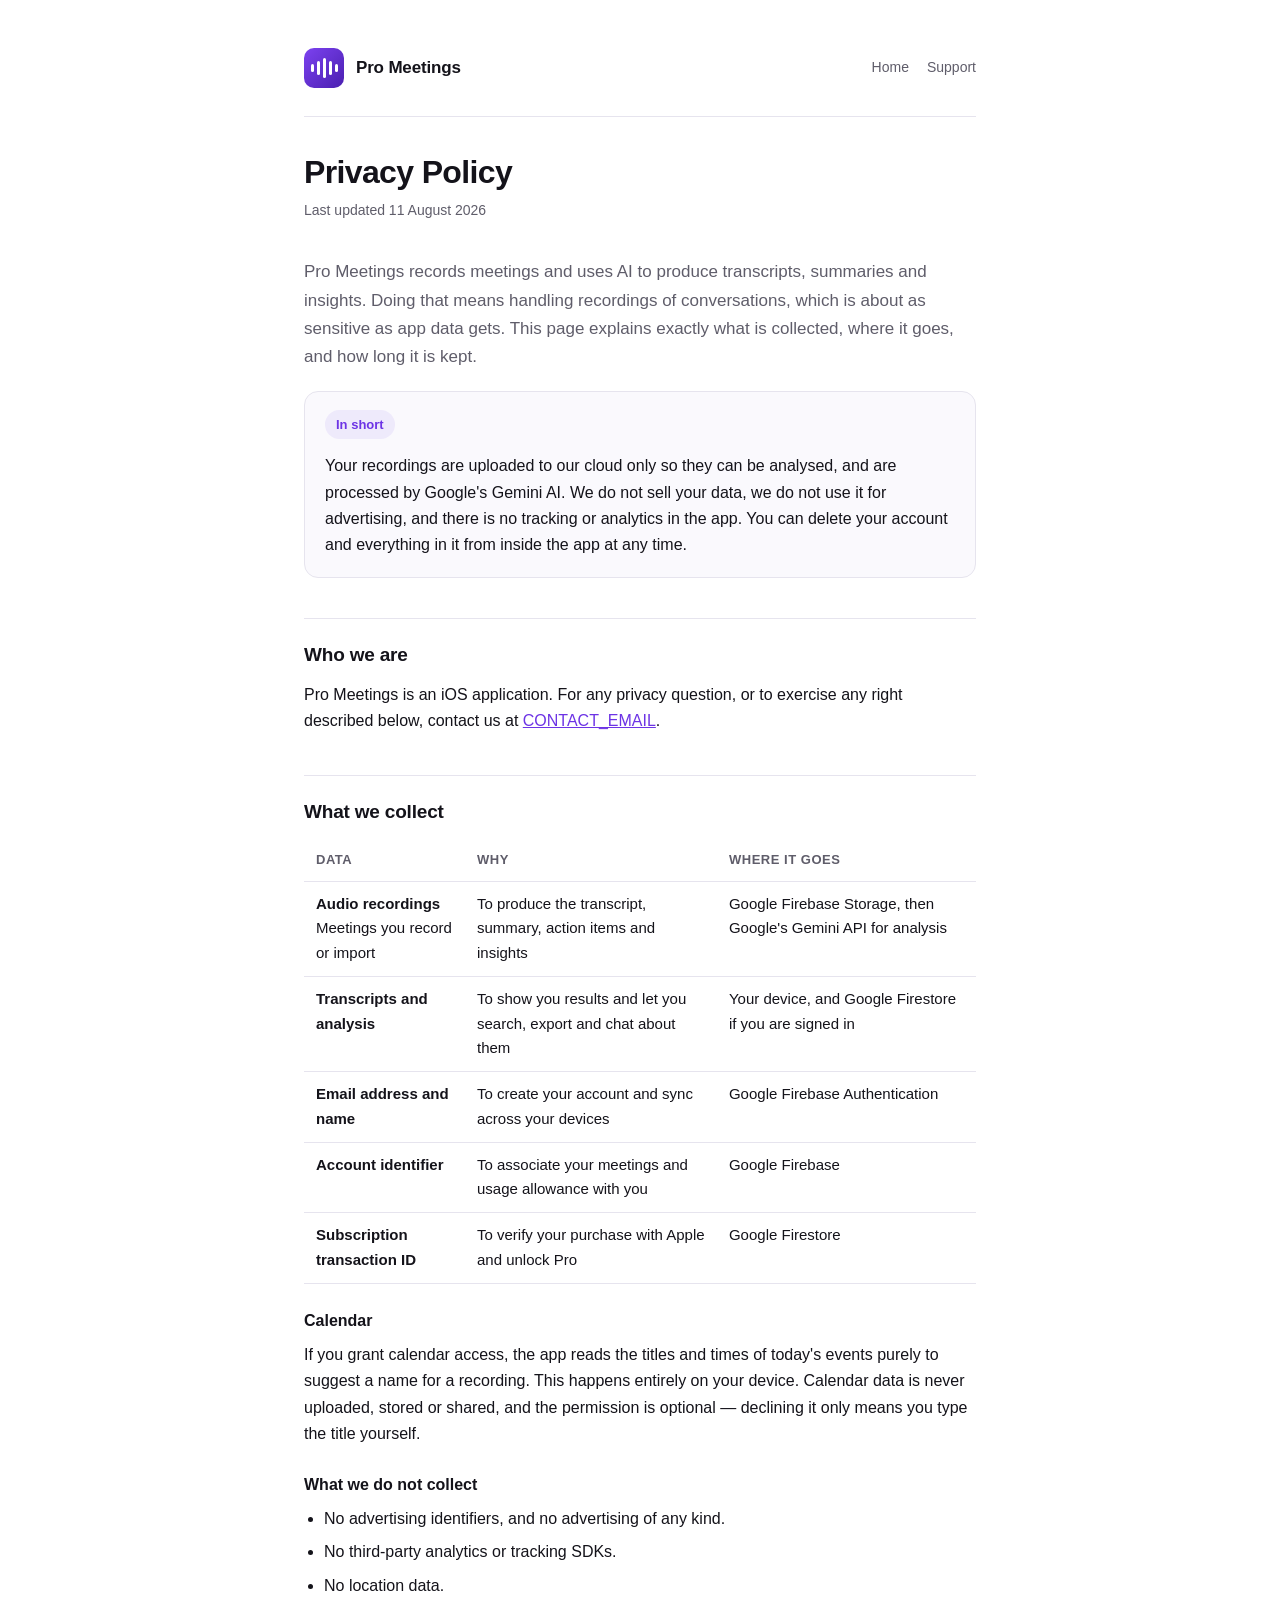
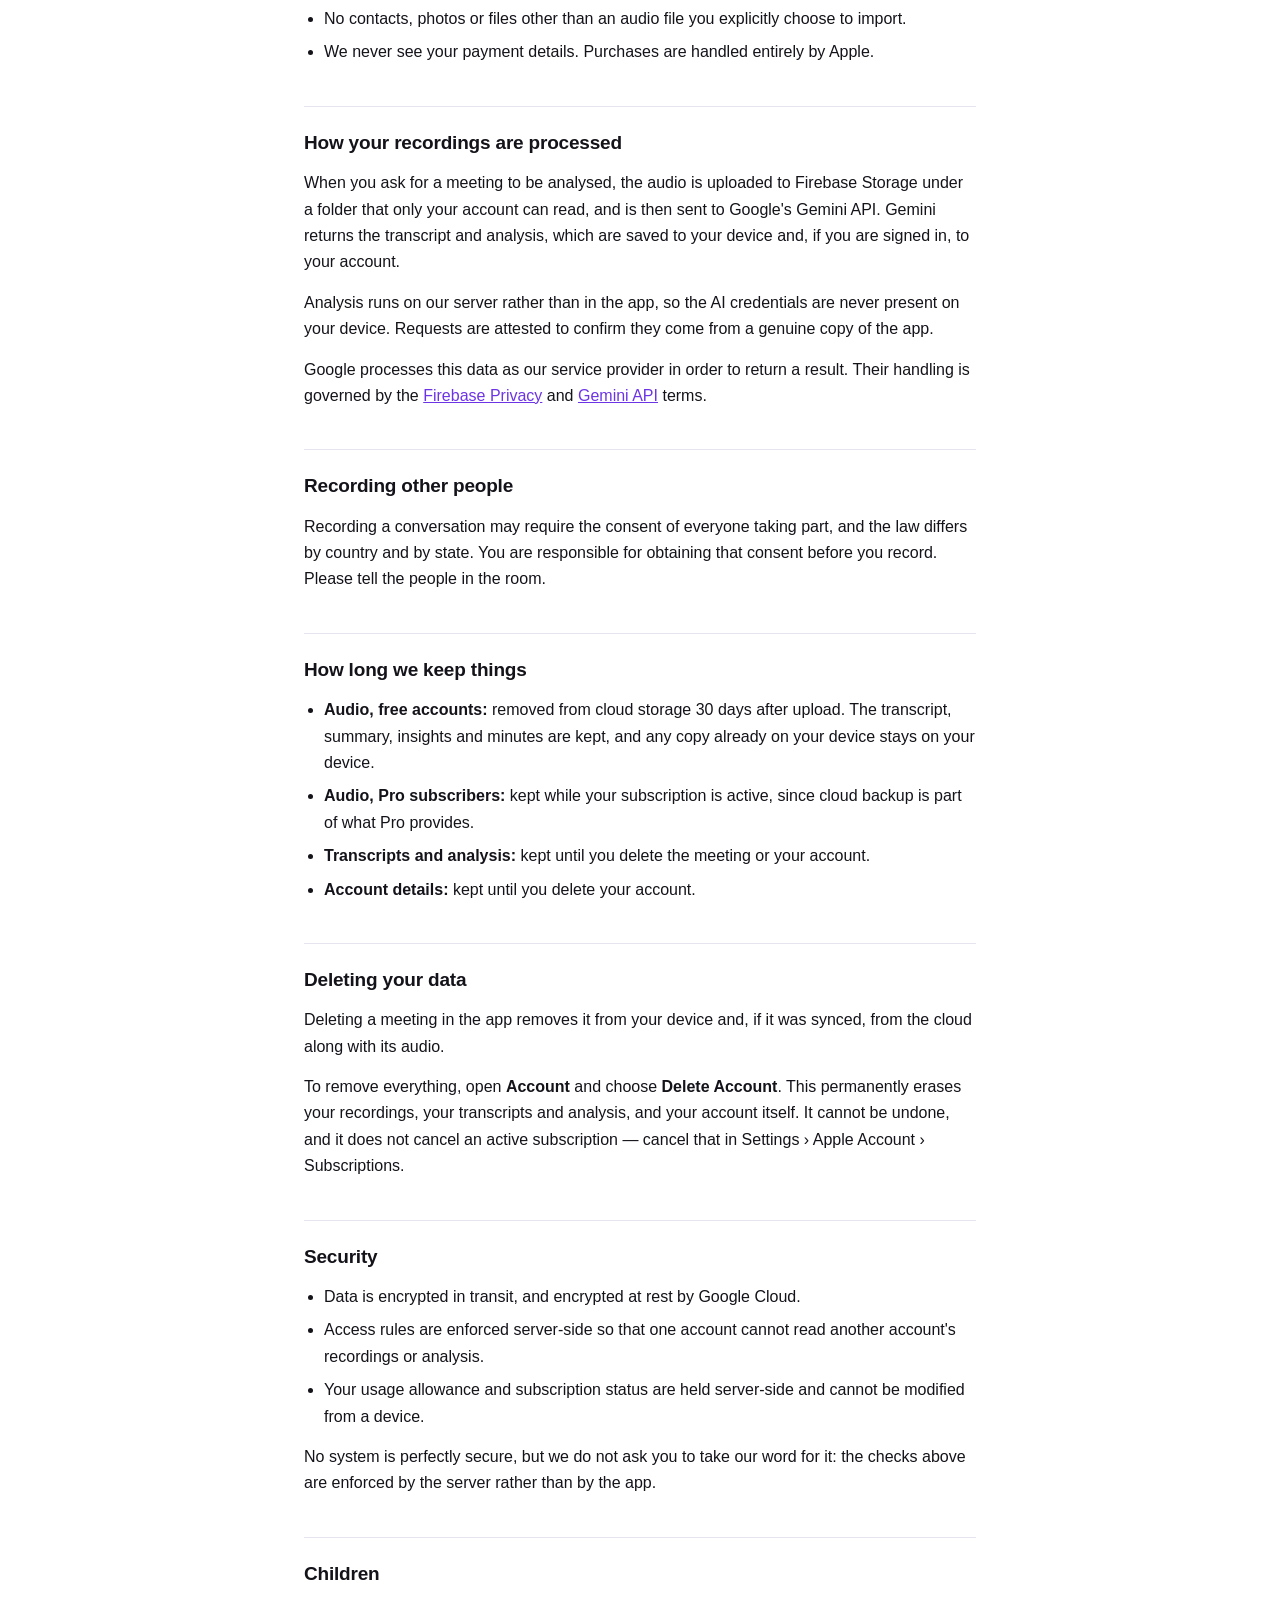
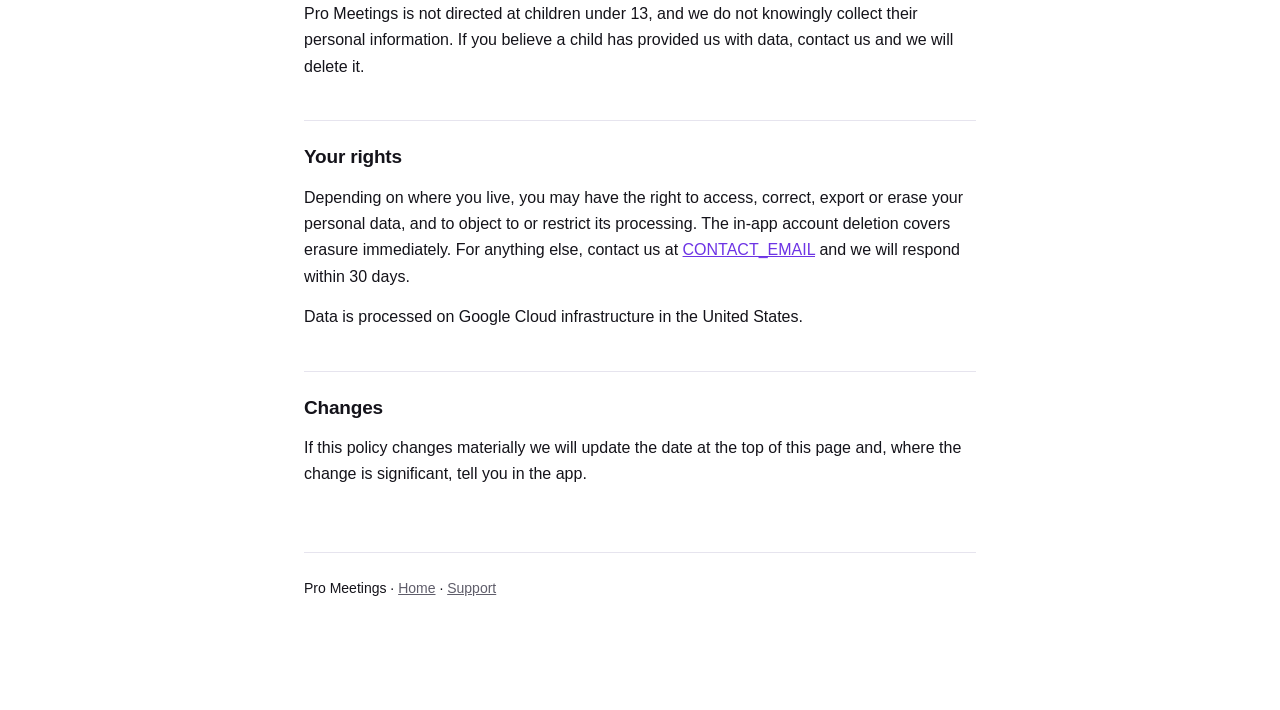
==== privacy.html @ 3c73d791 "Privacy policy, support and landing pages Written from what the app actually does: audio uploaded fo" ====
<!doctype html>
<html lang="en">
<head>
<meta charset="utf-8">
<meta name="viewport" content="width=device-width, initial-scale=1">
<title>Privacy Policy — Pro Meetings</title>
<meta name="description" content="How Pro Meetings handles your recordings and personal data.">
<link rel="stylesheet" href="assets/style.css">
</head>
<body>
<div class="wrap">

  <header class="site">
    <div class="mark"><div class="bars">
      <span class="b1"></span><span class="b2"></span><span class="b3"></span><span class="b4"></span><span class="b5"></span>
    </div></div>
    <div class="name">Pro Meetings</div>
    <nav>
      <a href="index.html">Home</a>
      <a href="support.html">Support</a>
    </nav>
  </header>

  <h1>Privacy Policy</h1>
  <p class="updated">Last updated 11 August 2026</p>

  <p class="lead">Pro Meetings records meetings and uses AI to produce transcripts, summaries and
  insights. Doing that means handling recordings of conversations, which is about
  as sensitive as app data gets. This page explains exactly what is collected,
  where it goes, and how long it is kept.</p>

  <div class="card">
    <p><span class="pill">In short</span></p>
    <p>Your recordings are uploaded to our cloud only so they can be analysed, and
    are processed by Google's Gemini AI. We do not sell your data, we do not use
    it for advertising, and there is no tracking or analytics in the app. You can
    delete your account and everything in it from inside the app at any time.</p>
  </div>

  <h2>Who we are</h2>
  <p>Pro Meetings is an iOS application. For any privacy question, or to exercise
  any right described below, contact us at
  <a href="mailto:CONTACT_EMAIL">CONTACT_EMAIL</a>.</p>

  <h2>What we collect</h2>

  <table>
    <thead><tr><th>Data</th><th>Why</th><th>Where it goes</th></tr></thead>
    <tbody>
      <tr>
        <td><strong>Audio recordings</strong><br>Meetings you record or import</td>
        <td>To produce the transcript, summary, action items and insights</td>
        <td>Google Firebase Storage, then Google's Gemini API for analysis</td>
      </tr>
      <tr>
        <td><strong>Transcripts and analysis</strong></td>
        <td>To show you results and let you search, export and chat about them</td>
        <td>Your device, and Google Firestore if you are signed in</td>
      </tr>
      <tr>
        <td><strong>Email address and name</strong></td>
        <td>To create your account and sync across your devices</td>
        <td>Google Firebase Authentication</td>
      </tr>
      <tr>
        <td><strong>Account identifier</strong></td>
        <td>To associate your meetings and usage allowance with you</td>
        <td>Google Firebase</td>
      </tr>
      <tr>
        <td><strong>Subscription transaction ID</strong></td>
        <td>To verify your purchase with Apple and unlock Pro</td>
        <td>Google Firestore</td>
      </tr>
    </tbody>
  </table>

  <h3>Calendar</h3>
  <p>If you grant calendar access, the app reads the titles and times of today's
  events purely to suggest a name for a recording. This happens entirely on your
  device. Calendar data is never uploaded, stored or shared, and the permission
  is optional — declining it only means you type the title yourself.</p>

  <h3>What we do not collect</h3>
  <ul>
    <li>No advertising identifiers, and no advertising of any kind.</li>
    <li>No third-party analytics or tracking SDKs.</li>
    <li>No location data.</li>
    <li>No contacts, photos or files other than an audio file you explicitly choose to import.</li>
    <li>We never see your payment details. Purchases are handled entirely by Apple.</li>
  </ul>

  <h2>How your recordings are processed</h2>
  <p>When you ask for a meeting to be analysed, the audio is uploaded to Firebase
  Storage under a folder that only your account can read, and is then sent to
  Google's Gemini API. Gemini returns the transcript and analysis, which are
  saved to your device and, if you are signed in, to your account.</p>
  <p>Analysis runs on our server rather than in the app, so the AI credentials are
  never present on your device. Requests are attested to confirm they come from a
  genuine copy of the app.</p>
  <p>Google processes this data as our service provider in order to return a
  result. Their handling is governed by the
  <a href="https://firebase.google.com/support/privacy">Firebase Privacy</a> and
  <a href="https://ai.google.dev/gemini-api/terms">Gemini API</a> terms.</p>

  <h2>Recording other people</h2>
  <p>Recording a conversation may require the consent of everyone taking part,
  and the law differs by country and by state. You are responsible for obtaining
  that consent before you record. Please tell the people in the room.</p>

  <h2>How long we keep things</h2>
  <ul>
    <li><strong>Audio, free accounts:</strong> removed from cloud storage 30 days
      after upload. The transcript, summary, insights and minutes are kept, and any
      copy already on your device stays on your device.</li>
    <li><strong>Audio, Pro subscribers:</strong> kept while your subscription is
      active, since cloud backup is part of what Pro provides.</li>
    <li><strong>Transcripts and analysis:</strong> kept until you delete the
      meeting or your account.</li>
    <li><strong>Account details:</strong> kept until you delete your account.</li>
  </ul>

  <h2>Deleting your data</h2>
  <p>Deleting a meeting in the app removes it from your device and, if it was
  synced, from the cloud along with its audio.</p>
  <p>To remove everything, open <strong>Account</strong> and choose
  <strong>Delete Account</strong>. This permanently erases your recordings, your
  transcripts and analysis, and your account itself. It cannot be undone, and it
  does not cancel an active subscription — cancel that in
  Settings &rsaquo; Apple Account &rsaquo; Subscriptions.</p>

  <h2>Security</h2>
  <ul>
    <li>Data is encrypted in transit, and encrypted at rest by Google Cloud.</li>
    <li>Access rules are enforced server-side so that one account cannot read
      another account's recordings or analysis.</li>
    <li>Your usage allowance and subscription status are held server-side and
      cannot be modified from a device.</li>
  </ul>
  <p>No system is perfectly secure, but we do not ask you to take our word for it:
  the checks above are enforced by the server rather than by the app.</p>

  <h2>Children</h2>
  <p>Pro Meetings is not directed at children under 13, and we do not knowingly
  collect their personal information. If you believe a child has provided us with
  data, contact us and we will delete it.</p>

  <h2>Your rights</h2>
  <p>Depending on where you live, you may have the right to access, correct,
  export or erase your personal data, and to object to or restrict its processing.
  The in-app account deletion covers erasure immediately. For anything else,
  contact us at <a href="mailto:CONTACT_EMAIL">CONTACT_EMAIL</a> and we will
  respond within 30 days.</p>
  <p>Data is processed on Google Cloud infrastructure in the United States.</p>

  <h2>Changes</h2>
  <p>If this policy changes materially we will update the date at the top of this
  page and, where the change is significant, tell you in the app.</p>

  <footer>
    <p>Pro Meetings &middot; <a href="index.html">Home</a> &middot;
    <a href="support.html">Support</a></p>
  </footer>

</div>
</body>
</html>
---- assets/style.css ----
:root {
  --accent: #6d34e5;
  --accent-soft: rgba(109, 52, 229, 0.08);
  --ink: #14131a;
  --muted: #5f5d6a;
  --rule: #e6e4ee;
  --bg: #ffffff;
  --card: #faf9fd;
}

@media (prefers-color-scheme: dark) {
  :root {
    --ink: #f4f3f7;
    --muted: #a7a4b4;
    --rule: #2a2833;
    --bg: #121016;
    --card: #1b1922;
    --accent: #a780ff;
    --accent-soft: rgba(167, 128, 255, 0.12);
  }
}

* { box-sizing: border-box; }

body {
  margin: 0;
  background: var(--bg);
  color: var(--ink);
  font: 16px/1.65 -apple-system, BlinkMacSystemFont, "Segoe UI", Helvetica, Arial, sans-serif;
  -webkit-font-smoothing: antialiased;
}

.wrap {
  max-width: 720px;
  margin: 0 auto;
  padding: 48px 24px 96px;
}

header.site {
  display: flex;
  align-items: center;
  gap: 12px;
  padding-bottom: 28px;
  margin-bottom: 36px;
  border-bottom: 1px solid var(--rule);
}

.mark {
  width: 40px;
  height: 40px;
  border-radius: 10px;
  background: linear-gradient(135deg, #7c42f0, #4a1fb0);
  display: grid;
  place-items: center;
  flex: none;
}

.mark span {
  display: block;
  width: 3px;
  height: 16px;
  margin: 0 1.5px;
  background: #fff;
  border-radius: 2px;
  float: left;
}

.mark .bars { display: flex; align-items: center; height: 20px; }
.mark .b1 { height: 8px; }
.mark .b2 { height: 14px; }
.mark .b3 { height: 20px; }
.mark .b4 { height: 14px; }
.mark .b5 { height: 8px; }

header.site .name { font-weight: 700; font-size: 17px; letter-spacing: -0.01em; }
header.site nav { margin-left: auto; display: flex; gap: 18px; font-size: 14px; }
header.site nav a { color: var(--muted); text-decoration: none; }
header.site nav a:hover { color: var(--accent); }

h1 {
  font-size: 32px;
  line-height: 1.2;
  letter-spacing: -0.02em;
  margin: 0 0 8px;
}

.updated { color: var(--muted); font-size: 14px; margin: 0 0 36px; }

h2 {
  font-size: 19px;
  letter-spacing: -0.01em;
  margin: 40px 0 12px;
  padding-top: 20px;
  border-top: 1px solid var(--rule);
}

h3 { font-size: 16px; margin: 24px 0 8px; }

p, li { color: var(--ink); }
p { margin: 0 0 14px; }
ul { padding-left: 20px; margin: 0 0 14px; }
li { margin-bottom: 7px; }

a { color: var(--accent); }

.lead {
  font-size: 17px;
  color: var(--muted);
  margin-bottom: 8px;
}

table {
  width: 100%;
  border-collapse: collapse;
  margin: 8px 0 20px;
  font-size: 15px;
  display: block;
  overflow-x: auto;
}

th, td {
  text-align: left;
  padding: 10px 12px;
  border-bottom: 1px solid var(--rule);
  vertical-align: top;
}

th { font-size: 13px; text-transform: uppercase; letter-spacing: 0.04em; color: var(--muted); font-weight: 600; }

.card {
  background: var(--card);
  border: 1px solid var(--rule);
  border-radius: 14px;
  padding: 18px 20px;
  margin: 20px 0;
}

.card p:last-child { margin-bottom: 0; }

.pill {
  display: inline-block;
  background: var(--accent-soft);
  color: var(--accent);
  border-radius: 999px;
  padding: 4px 11px;
  font-size: 13px;
  font-weight: 600;
}

footer {
  margin-top: 64px;
  padding-top: 24px;
  border-top: 1px solid var(--rule);
  color: var(--muted);
  font-size: 14px;
}

footer a { color: var(--muted); }

.home-actions { display: flex; flex-wrap: wrap; gap: 12px; margin-top: 28px; }

.home-actions a {
  text-decoration: none;
  border: 1px solid var(--rule);
  border-radius: 12px;
  padding: 16px 20px;
  flex: 1 1 200px;
  color: var(--ink);
  background: var(--card);
}

.home-actions a strong { display: block; margin-bottom: 3px; }
.home-actions a span { color: var(--muted); font-size: 14px; }
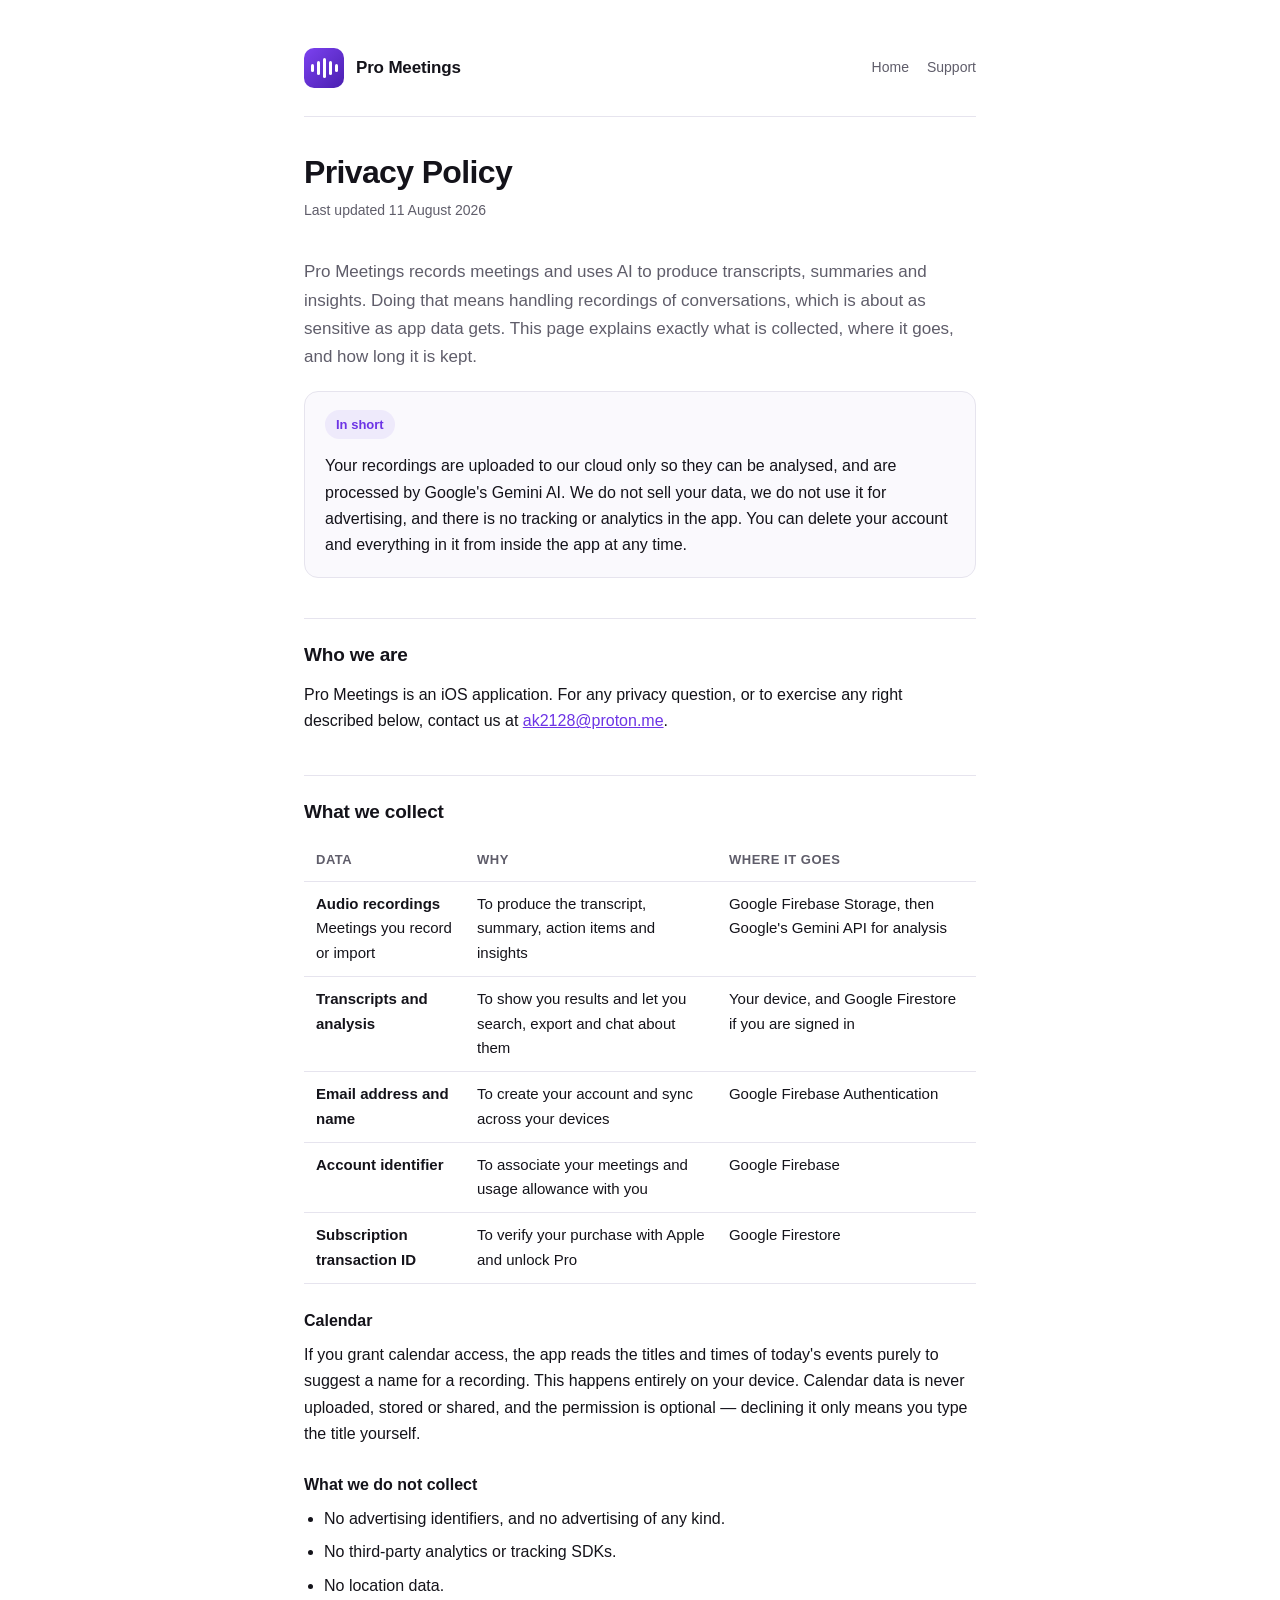
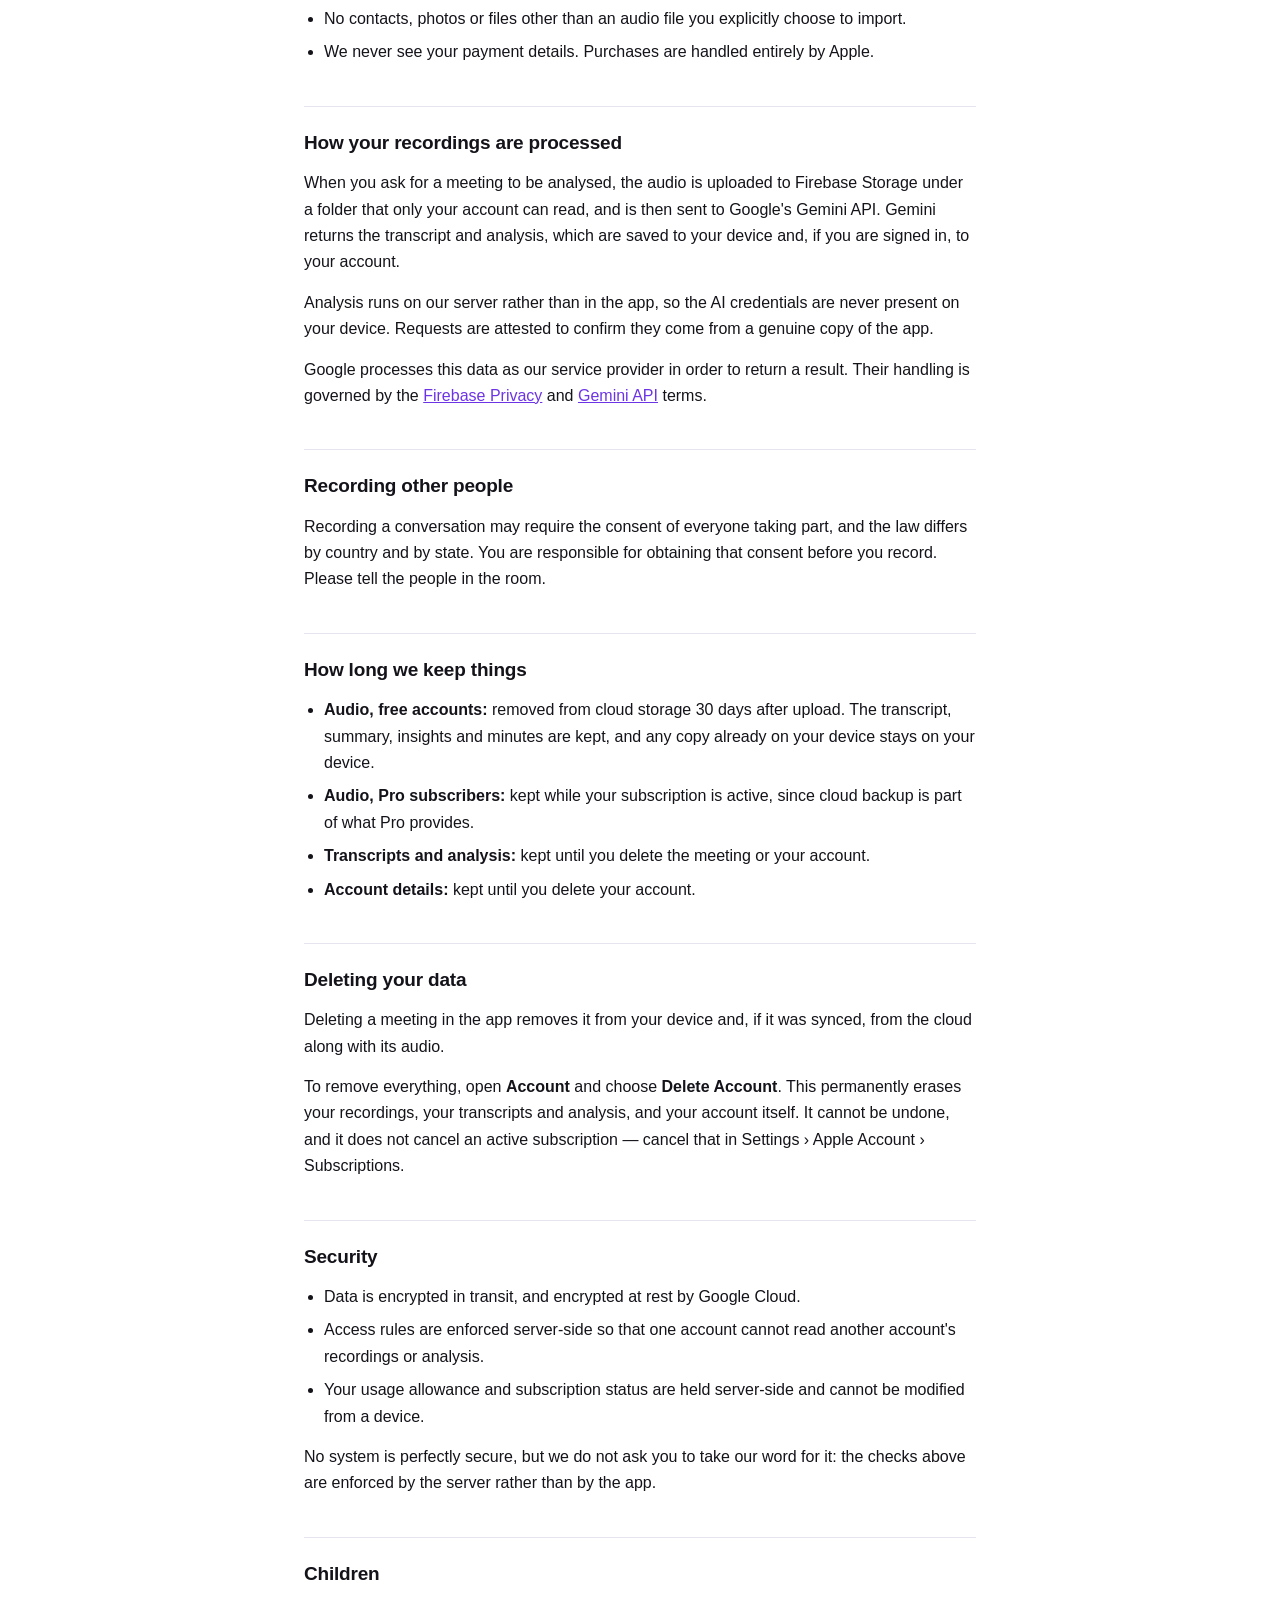
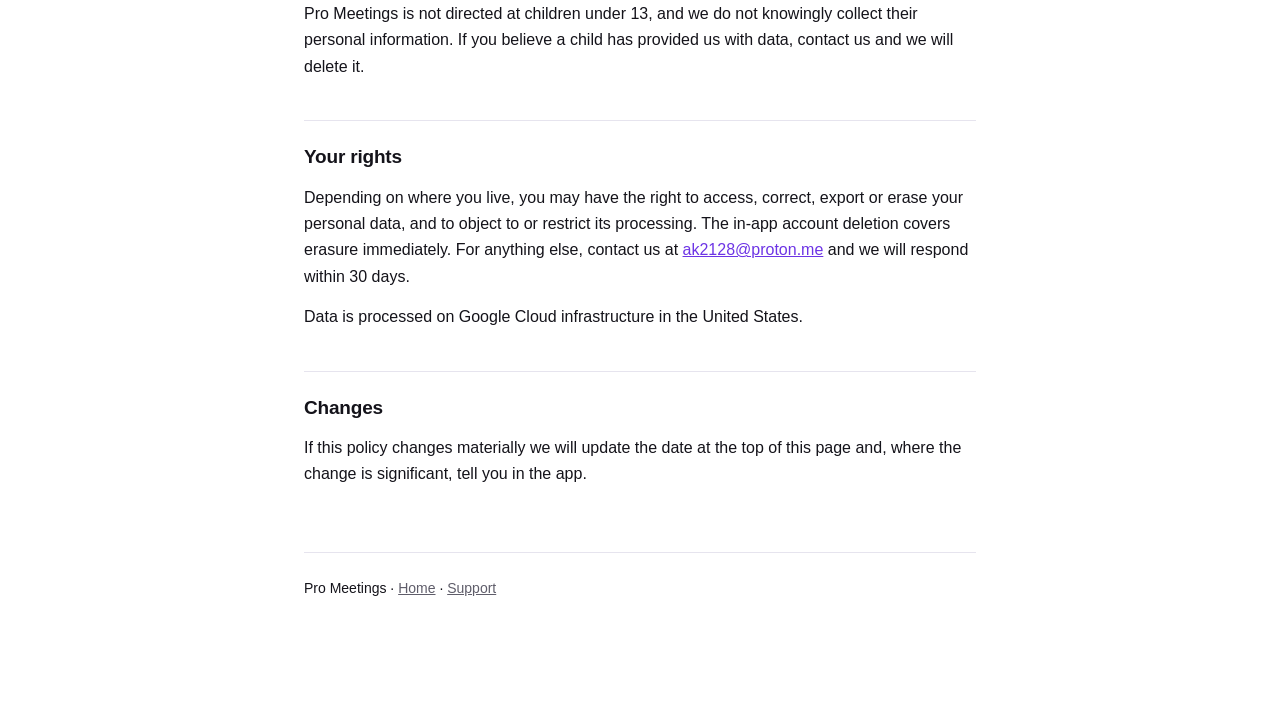
==== commit ef0e165a: "Set the contact address on the public pages Co-Authored-By: Claude Opus 5 <noreply@anthropic.com>" ====
--- a/privacy.html
+++ b/privacy.html
@@ -40,7 +40,7 @@
   <h2>Who we are</h2>
   <p>Pro Meetings is an iOS application. For any privacy question, or to exercise
   any right described below, contact us at
-  <a href="mailto:CONTACT_EMAIL">CONTACT_EMAIL</a>.</p>
+  <a href="mailto:ak2128@proton.me">ak2128@proton.me</a>.</p>
 
   <h2>What we collect</h2>
 
@@ -149,7 +149,7 @@
   <p>Depending on where you live, you may have the right to access, correct,
   export or erase your personal data, and to object to or restrict its processing.
   The in-app account deletion covers erasure immediately. For anything else,
-  contact us at <a href="mailto:CONTACT_EMAIL">CONTACT_EMAIL</a> and we will
+  contact us at <a href="mailto:ak2128@proton.me">ak2128@proton.me</a> and we will
   respond within 30 days.</p>
   <p>Data is processed on Google Cloud infrastructure in the United States.</p>
 
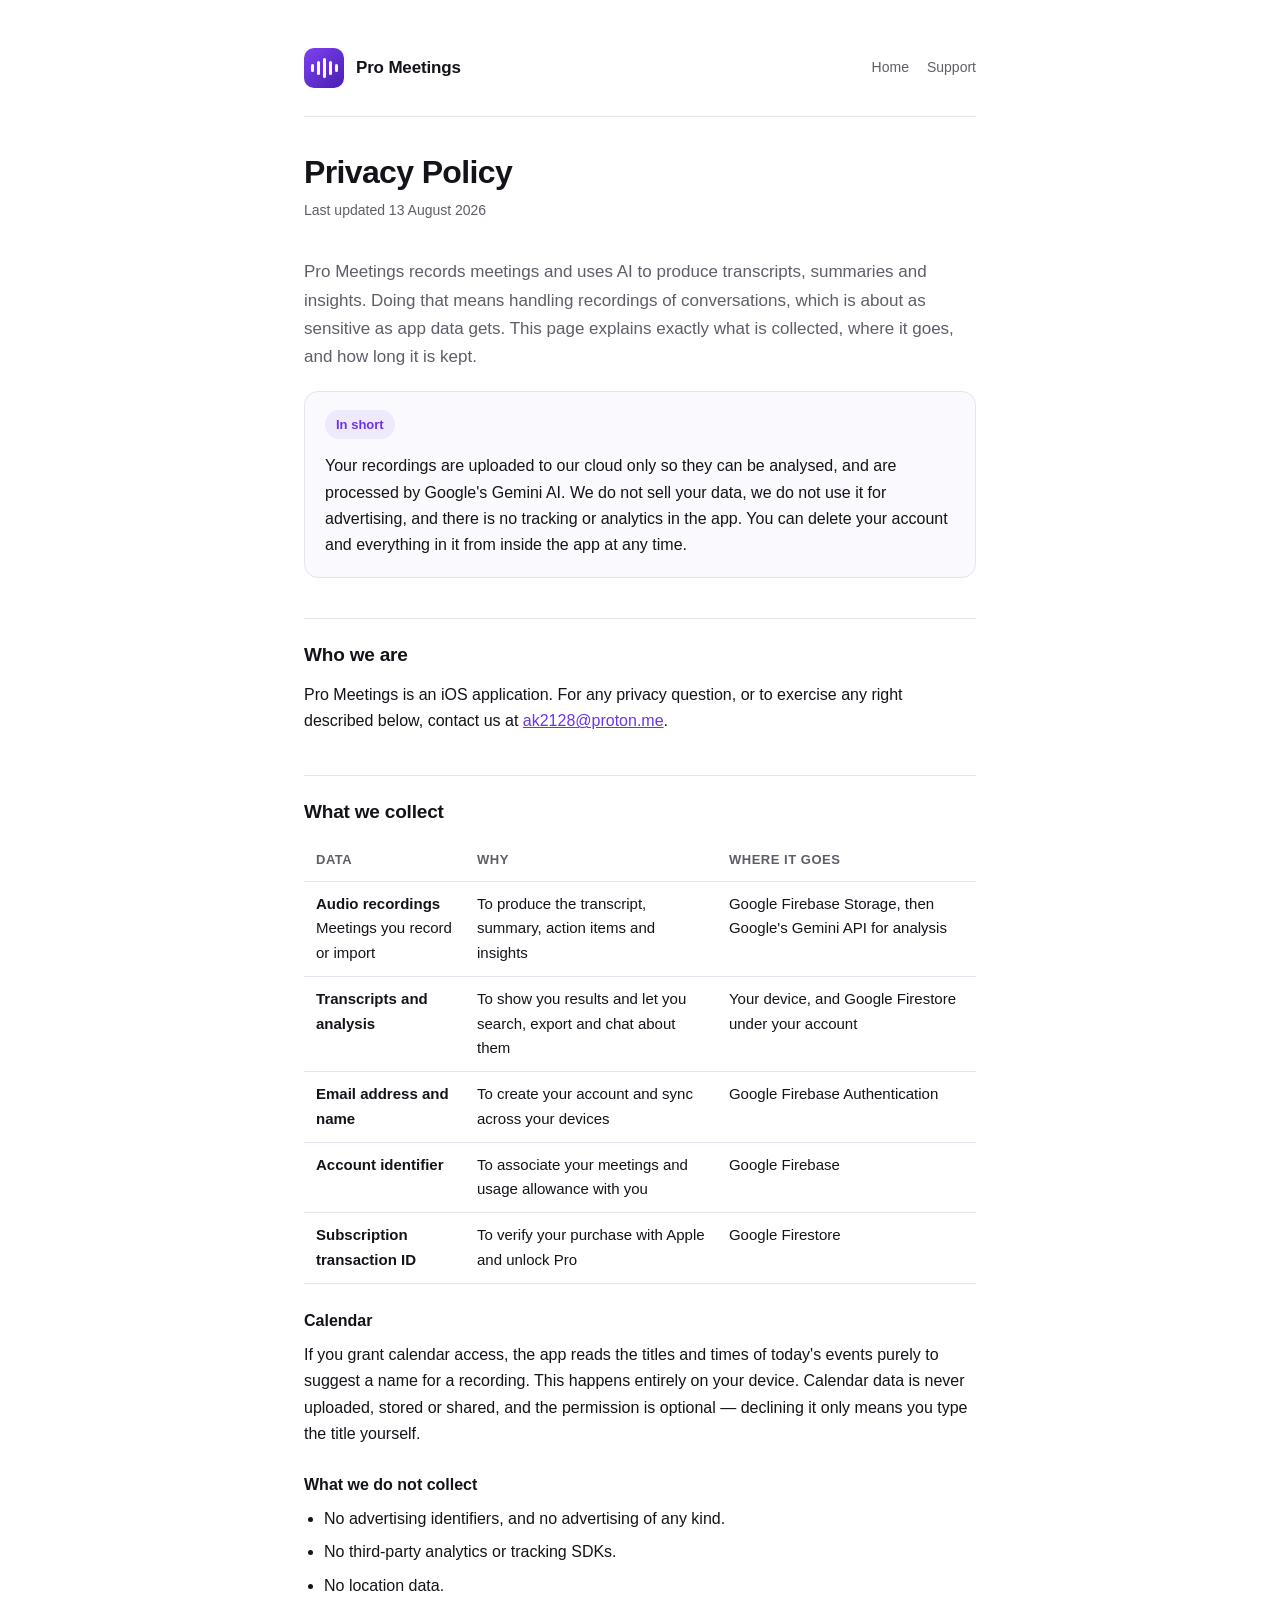
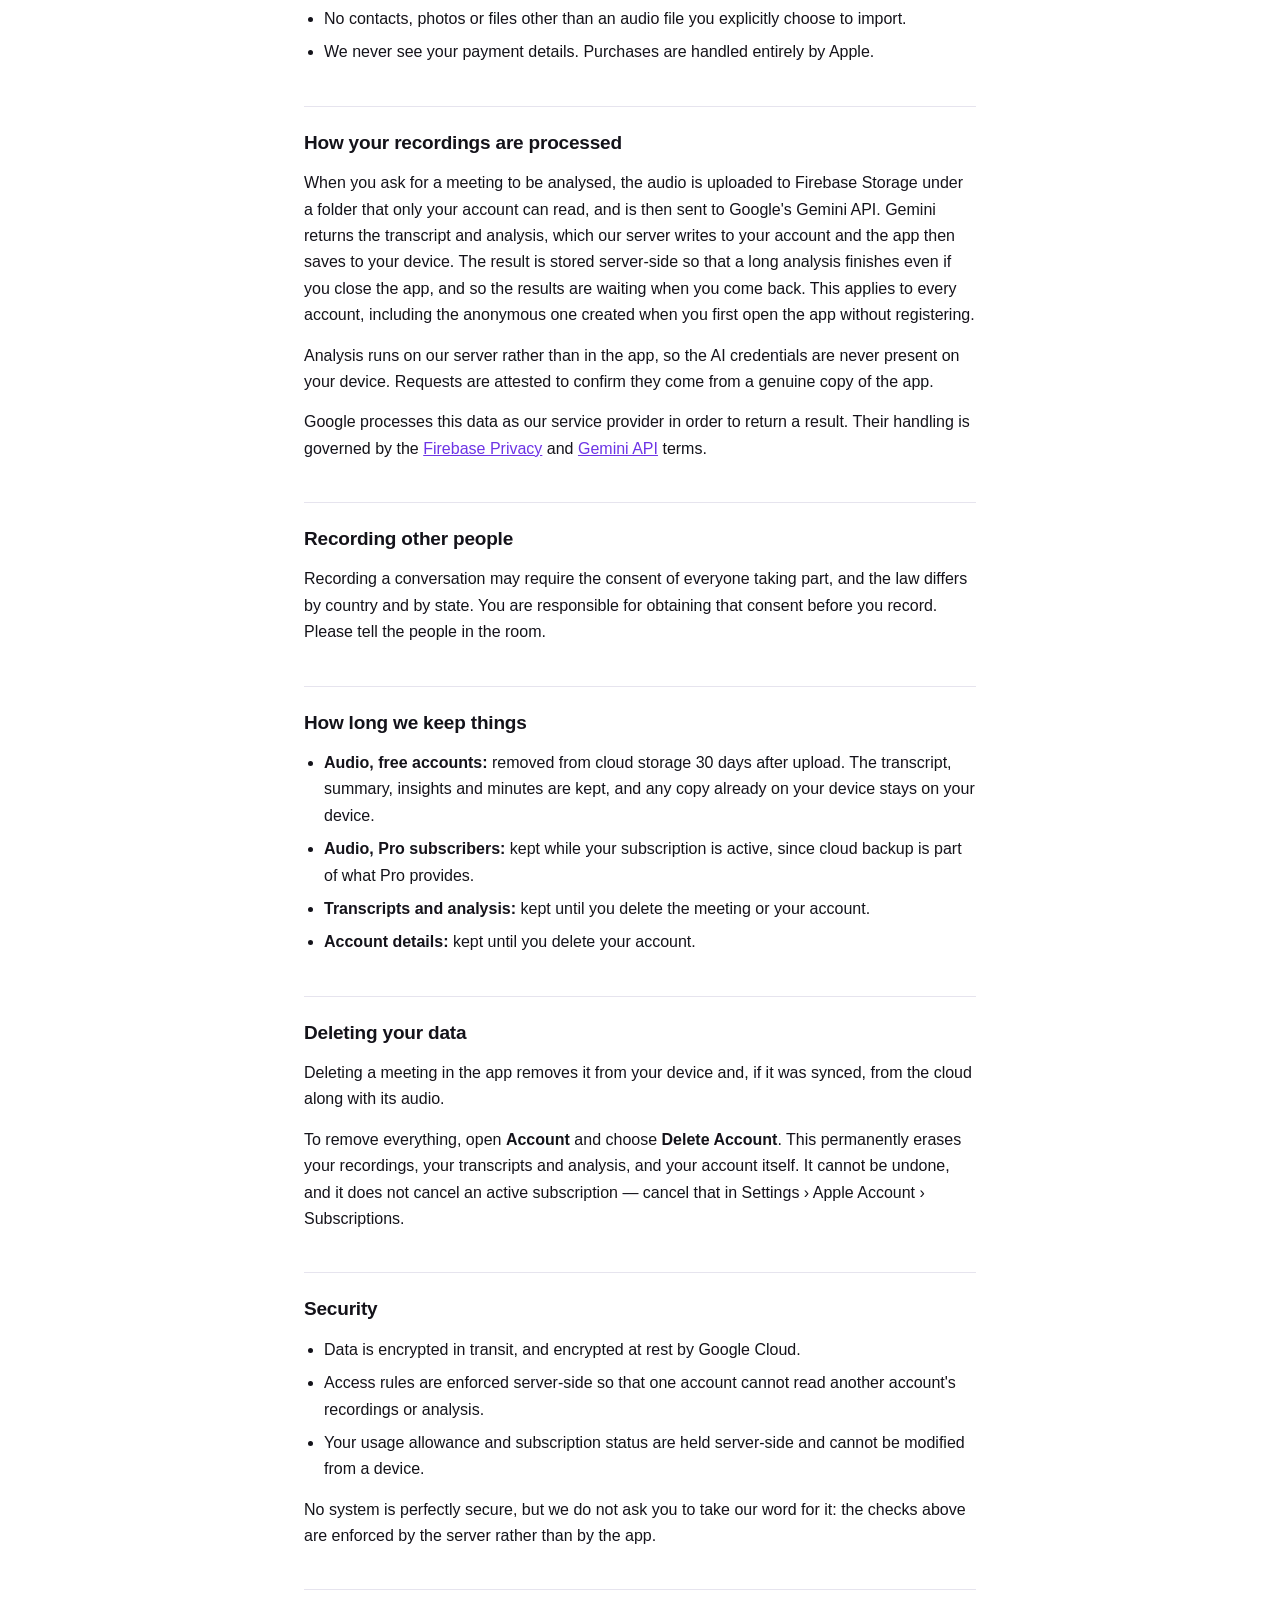
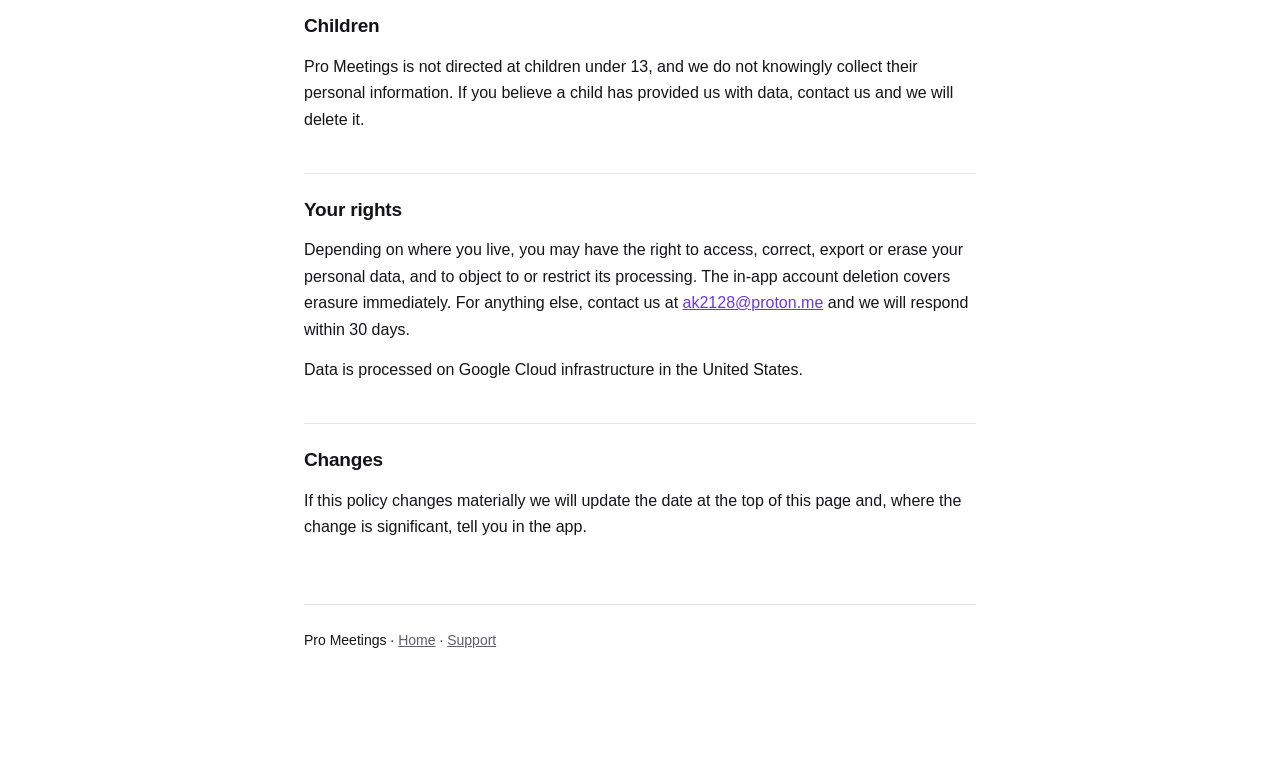
==== commit 4f2c14f5: "Say plainly that analysis is stored server-side for every account The Cloud Function now writes the " ====
--- a/privacy.html
+++ b/privacy.html
@@ -22,7 +22,7 @@
   </header>
 
   <h1>Privacy Policy</h1>
-  <p class="updated">Last updated 11 August 2026</p>
+  <p class="updated">Last updated 13 August 2026</p>
 
   <p class="lead">Pro Meetings records meetings and uses AI to produce transcripts, summaries and
   insights. Doing that means handling recordings of conversations, which is about
@@ -55,7 +55,7 @@
       <tr>
         <td><strong>Transcripts and analysis</strong></td>
         <td>To show you results and let you search, export and chat about them</td>
-        <td>Your device, and Google Firestore if you are signed in</td>
+        <td>Your device, and Google Firestore under your account</td>
       </tr>
       <tr>
         <td><strong>Email address and name</strong></td>
@@ -93,8 +93,12 @@
   <h2>How your recordings are processed</h2>
   <p>When you ask for a meeting to be analysed, the audio is uploaded to Firebase
   Storage under a folder that only your account can read, and is then sent to
-  Google's Gemini API. Gemini returns the transcript and analysis, which are
-  saved to your device and, if you are signed in, to your account.</p>
+  Google's Gemini API. Gemini returns the transcript and analysis, which our
+  server writes to your account and the app then saves to your device. The
+  result is stored server-side so that a long analysis finishes even if you
+  close the app, and so the results are waiting when you come back. This applies
+  to every account, including the anonymous one created when you first open the
+  app without registering.</p>
   <p>Analysis runs on our server rather than in the app, so the AI credentials are
   never present on your device. Requests are attested to confirm they come from a
   genuine copy of the app.</p>
